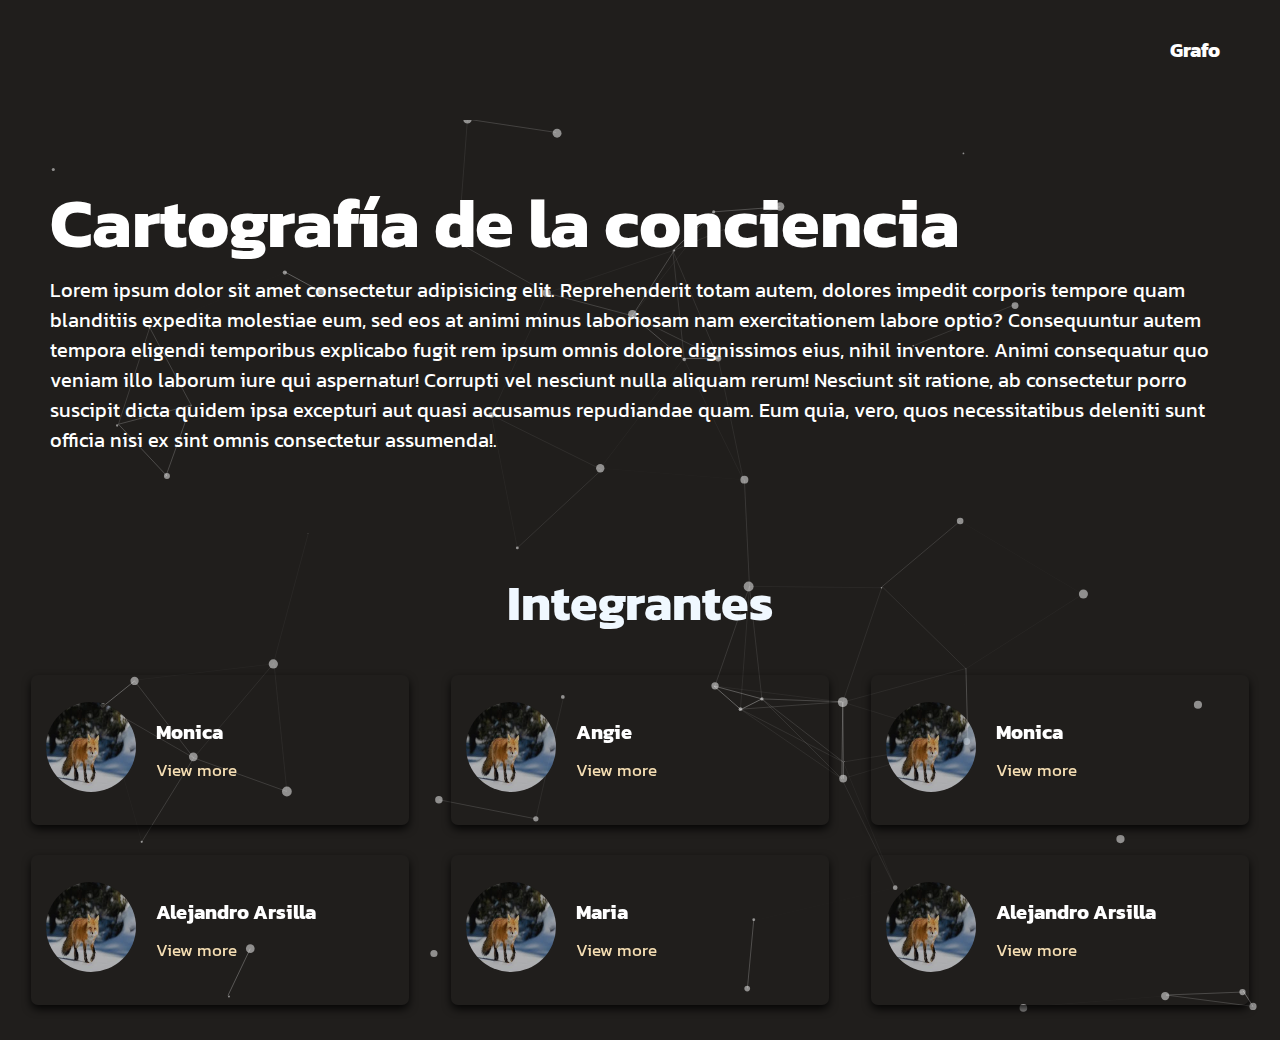
==== index2.html @ 5b55fff3 "Fianlizacion de la pagina" ====
<!DOCTYPE html>
<html lang="en">
<head>
    <meta charset="UTF-8">
    <meta http-equiv="X-UA-Compatible" content="IE=edge">
    <meta name="viewport" content="width=device-width, initial-scale=1.0">
    <link rel="stylesheet" href="./css/styles.css">
    <link rel="stylesheet" href="https://unicons.iconscout.com/release/v4.0.0/css/line.css">
    <link rel="stylesheet" href="./Adaptations/tablet.css">
    <title>Cuánticamente</title>
</head>
<body>
    <header>
        <div class="nav-image">
            <a href="https://www.suratomica.com/">
            <img src="https://static.wixstatic.com/media/a4fbbd_2bc07d5a40274d07a0583852dab65c30~mv2.png/v1/fill/w_156,h_86,al_c,q_85,usm_0.66_1.00_0.01/Logo_Surat%C3%B3mica_Blanco-01.webp" alt="">
            </a>
        </div>
        
            <ul class="header-li-container">
                <li><a href="">Grafo</a></li>
                <li> <a href="https://github.com/Cuanticos/Cartografia-de-la-Conciencia" >
                    <i class="uil uil-github icon__header"></i></a></li>
            </ul>
        
      
    </header>
    <main>        
        <div id="particles-js"></div>
    <div class="container__description">
        <section class="container__description--info">
            <h1>Cartografía de la conciencia</h1>
            <p class="texts">Lorem ipsum dolor sit amet consectetur adipisicing elit. Reprehenderit totam autem, dolores impedit corporis tempore quam blanditiis expedita molestiae eum, sed eos at animi minus laboriosam nam exercitationem labore optio?
            Consequuntur autem tempora eligendi temporibus explicabo fugit rem ipsum omnis dolore dignissimos eius, nihil inventore. Animi consequatur quo veniam illo laborum iure qui aspernatur! Corrupti vel nesciunt nulla aliquam rerum!
            Nesciunt sit ratione, ab consectetur porro suscipit dicta quidem ipsa excepturi aut quasi accusamus repudiandae quam. Eum quia, vero, quos necessitatibus deleniti sunt officia nisi ex sint omnis consectetur assumenda!.</p>
        </section>

        <section class="integrantes">
            <h3 class="title-section">Integrantes</h3>
            <section class="contenedor-participantes">
                
                    <div class="card-integrantes-modal">
                        <article class="product-detail--card">
                           <span><img src="./img/download.jpg" class="integrantes-image-perfil" alt="" srcset=""></span> 
                            <div class="content">
                                <h2 class="texts">Monica</h2>
                                <p class="product--card-body">
                                    
                                </p>
                                <span class="btn-normal btn-link btn-small">
                                    View more
                                    <i class="uil uil-arrow-right icon-btn"></i>
                                </span> 
                            </div>
                        </article>
                        
                        <div class="conteiner-modal">
                            <div class="modal__content">
                                
                                    
                                    <i class="uil uil-times modal-close"></i>
                                    
                                    <h2 class="texts">Monica</h2>
                                    <p class="product--card-body">  
                                    Lorem ipsum dolor sit amet consectetur adipisicing elit. Voluptatum <br> adipisci molestias dolorum repudiandae nam, aut illo iste libero <br> quam totam minima omnis aspernatur non officia, doloremque a suscipit illum iusto?
                                    </p>
                                    
                                    <ul>
                                        <li class="social-media">
                                            <a href="" class="icon-social-media"><i class="uil uil-instagram-alt"></i></a>
                                            <a href="" class="icon-social-media"><i class="uil uil-facebook"></i></a>
                                            <a href="" class="icon-social-media"><i class="uil uil-github"></i></a>
                            </div>       </li>
                        </div>  </ul>
                </div> 
                    <div class="card-integrantes-modal">    
                        <article class="product-detail--card">
                            <span><img src="./img/download.jpg" class="integrantes-image-perfil" alt="" srcset=""></span> 
                             <div class="content">
                                 <h2 class="texts">Angie</h2>
                                 <p class="product--card-body">
                                     
                                 </p>
                                 <span class="btn-normal btn-link btn-small">
                                     View more
                                     <i class="uil uil-arrow-right icon-btn"></i>
                                 </span> 
                             </div>
                         </article>
        
                        <div class="conteiner-modal">
                            <div class="modal__content ">
                                
                                    
                                    <i class="uil uil-times modal-close"></i>
                                    
                                    <h2 class="texts">Angie</h2>
                                    <p class="product--card-body">  
                                    Lorem ipsum dolor sit amet consectetur adipisicing elit. Voluptatum <br> adipisci molestias dolorum repudiandae nam, aut illo iste libero <br> quam totam minima omnis aspernatur non officia, doloremque a suscipit illum iusto?
                                    </p>
                                    
                                    <ul>
                                        <li class="social-media">
                                            <a href="" class="icon-social-media"><i class="uil uil-instagram-alt"></i></a>
                                            <a href="" class="icon-social-media"><i class="uil uil-facebook"></i></a>
                                            <a href="" class="icon-social-media"><i class="uil uil-github"></i></a>
                            </div>       </li>
                        </div>  </ul>
                </div> 
                        <div class="card-integrantes-modal">
                            <article class="product-detail--card">
                                <span><img src="./img/download.jpg" class="integrantes-image-perfil" alt="" srcset=""></span> 
                                 <div class="content">
                                     <h2 class="texts">Monica</h2>
                                     <p class="product--card-body">
                                         
                                     </p>
                                     <span class="btn-normal btn-link btn-small">
                                         View more
                                         <i class="uil uil-arrow-right icon-btn"></i>
                                     </span> 
                                 </div>
                             </article>
            
                            <div class="conteiner-modal">
                                <div class="modal__content">
                                    
                                        
                                        <i class="uil uil-times modal-close"></i>
                                        
                                        <h2 class="texts">Alejandro Giraldo</h2>
                                        <p class="product--card-body">  
                                        Lorem ipsum dolor sit amet consectetur adipisicing elit. Voluptatum <br> adipisci molestias dolorum repudiandae nam, aut illo iste libero <br> quam totam minima omnis aspernatur non officia, doloremque a suscipit illum iusto?
                                        </p>
                                        
                                        <ul>
                                            <li class="social-media">
                                                <a href="" class="icon-social-media"><i class="uil uil-instagram-alt"></i></a>
                                                <a href="" class="icon-social-media"><i class="uil uil-facebook"></i></a>
                                                <a href="" class="icon-social-media"><i class="uil uil-github"></i></a>
                                </div>       </li>
                            </div>  </ul>
                    </div> 
                
                    <div class="card-integrantes-modal">
                        <article class="product-detail--card">
                            <span><img src="./img/download.jpg" class="integrantes-image-perfil" alt="" srcset=""></span> 
                             <div class="content">
                                 <h2 class="texts">Alejandro Arsilla</h2>
                                 <p class="product--card-body">
                                     
                                 </p>
                                 <span class="btn-normal btn-link btn-small">
                                     View more
                                     <i class="uil uil-arrow-right icon-btn"></i>
                                 </span> 
                             </div>
                         </article>
            
                            <div class="conteiner-modal">
                                <div class="modal__content  ">
                                    
                                        
                                        <i class="uil uil-times modal-close"></i>
                                        
                                        <h2 class="texts">Alejandro Arcilla</h2>
                                        <p class="product--card-body">  
                                        Lorem ipsum dolor sit amet consectetur adipisicing elit. Voluptatum <br> adipisci molestias dolorum repudiandae nam, aut illo iste libero <br> quam totam minima omnis aspernatur non officia, doloremque a suscipit illum iusto?
                                        </p>
                                        
                                        <ul>
                                            <li class="social-media">
                                                <a href="" class="icon-social-media"><i class="uil uil-instagram-alt"></i></a>
                                                <a href="" class="icon-social-media"><i class="uil uil-facebook"></i></a>
                                                <a href="" class="icon-social-media"><i class="uil uil-github"></i></a>
                                </div>       </li>
                            </div>  </ul>
                    </div> 
                
                    <div class="card-integrantes-modal">
                        <article class="product-detail--card">
                            <span><img src="./img/download.jpg" class="integrantes-image-perfil" alt="" srcset=""></span> 
                             <div class="content">
                                 <h2 class="texts">Maria</h2>
                                 <p class="product--card-body">
                                     
                                 </p>
                                 <span class="btn-normal btn-link btn-small">
                                     View more
                                     <i class="uil uil-arrow-right icon-btn"></i>
                                 </span> 
                             </div>
                         </article>
            
                            <div class="conteiner-modal">
                                <div class="modal__content  ">
                                    
                                        
                                        <i class="uil uil-times modal-close"></i>
                                        
                                        <h2 class="texts">Lady</h2>
                                        <p class="product--card-body">  
                                        Lorem ipsum dolor sit amet consectetur adipisicing elit. Voluptatum <br> adipisci molestias dolorum repudiandae nam, aut illo iste libero <br> quam totam minima omnis aspernatur non officia, doloremque a suscipit illum iusto?
                                        </p>
                                        
                                        <ul>
                                            <li class="social-media">
                                                <a href="" class="icon-social-media"><i class="uil uil-instagram-alt"></i></a>
                                                <a href="" class="icon-social-media"><i class="uil uil-facebook"></i></a>
                                                <a href="" class="icon-social-media"><i class="uil uil-github"></i></a>
                                </div>       </li>
                            </div>  </ul>
                    </div> 
                        
                        <div class="card-integrantes-modal">
                            <article class="product-detail--card">
                                <span><img src="./img/download.jpg" class="integrantes-image-perfil" alt="" srcset=""></span> 
                                 <div class="content">
                                     <h2 class="texts">Alejandro Arsilla</h2>
                                     <p class="product--card-body">
                                         
                                     </p>
                                     <span class="btn-normal btn-link btn-small">
                                         View more
                                         <i class="uil uil-arrow-right icon-btn"></i>
                                     </span> 
                                 </div>
                             </article> 
                            </article>
            
                            <div class="conteiner-modal">
                                <div class="modal__content ">
                                    
                                        
                                        <i class="uil uil-times modal-close"></i>
                                        
                                        <h2 class="texts"> Angie</h2>
                                        <p class="product--card-body">  
                                        Lorem ipsum dolor sit amet consectetur adipisicing elit. Voluptatum <br> adipisci molestias dolorum repudiandae nam, aut illo iste libero <br> quam totam minima omnis aspernatur non officia, doloremque a suscipit illum iusto?
                                        </p>
                                        
                                        <ul>
                                            <li class="social-media">
                                                <a href="" class="icon-social-media"><i class="uil uil-instagram-alt"></i></a>
                                                <a href="" class="icon-social-media"><i class="uil uil-facebook"></i></a>
                                                <a href="" class="icon-social-media"><i class="uil uil-github"></i></a>
                                </div>       </li>
                            </div>  </ul>
                    </div> 
        </section>
           
    </div>
    </main>
    </body>
    <script src="./particles.js"></script>
    <script src="./app.js"></script>
    <script src="./main.js"></script>
</html>
---- css/styles.css ----
@import url('https://fonts.googleapis.com/css2?family=Kanit:wght@100&display=swap');

* {
    margin: 0;
    padding: 0;
    box-sizing: border-box;
    font-family:'Kanit', 'sans-serif';
}

body{
    background-color: #201e1c;
}

.button{
    display: inline-block;
    background-color: #201e1c;
    color: white;
    padding: 1rem;
    border-radius: .5rem;
    font-weight: 400;
}
header {
    height: 120px;
    background-color:#201e1c;
    display:grid ;
    grid-template-columns: 1fr 1fr;
}


.header-li-container {
    display: flex;
    justify-content: flex-end;
    margin-right: 20px;
    list-style: none;
    padding-top: 35px;
}

.icon__header{
    font-size: 1.5rem;
}


.nav-image img{
    display:flex;
    padding: 10px;
}

h1{
    font-size: 70px;
    color: white;
    
}

.container__description--info{
    display: grid;
    grid-template-columns: 1fr;
    align-items: center;
    padding: 50px

}

.texts {
    color: white;
    font-size:20px;
    
}

.particles-js-canvas-el{
    position: absolute;
}

#particles-js{
    background-color:rgba(0, 0, 0, 0.829);    
}



main {
    background-color:#201e1c;
    
}


a{
    text-decoration: none;
    margin-right: 20px;
    font-size: 20px;
    font-weight: bold;
    color:white;
}

.contenedor-participantes{
    position: relative;
    padding: 20px 10px;
    display: grid;
    grid-template-rows: 1fr 1fr ;
    grid-template-columns: 1fr 1fr 1fr ;
    grid-gap: 0;
}


.list-names{
    color: white;
   
}

footer{
    background-color:#2f2d2b ;
    height: 120px;

}

.container__description--info{
    padding-bottom: 100px;
}
.product-detail--card{
    width: 90%;
   
    height: 150px;
    margin:  15px auto;
    padding: 15px;
    background-color: var(--black);
    border-radius: 7px;
    box-shadow: 0 4px 8px rgba(0, 0, 0, 0.826);
}

.product-detail--card .icon-card{
    display: inline-block;
    width: 20px;
    height: 20px;
    margin-bottom: 10px;
    background-size: cover;
    background-repeat: no-repeat;
}

.product-detail--card:hover{
    box-shadow: 0 4px rgb(17, 16, 16)rgba(0, 0, 0, 0.826);

    transition: .3s;
}   
.product--card-body{
    color: white;
}

.conteiner-modal{
    position: fixed;
    top: 0;
    left: 0;
    right: 0;
    bottom: 0;
    background-color: rgba(0, 0, 0,.5);
    display: flex;
    align-items: center;
    justify-content: center;
    padding: 0 1rem;
    z-index: 2;
    opacity: 0; 
    visibility: hidden; 
   transition: .3s;
}

.modal__content{
    position: relative;
    background-color: black;
    padding: 1.5rem ;
    border-radius: .5rem;
}

.modal__content , .texts{
    padding-bottom: 10px;
}

.modal-close{
    position: absolute;
    top: 1rem;
    right: 1rem;
    font-size: 1.5rem;
    color: white;
    cursor: pointer;
}

.modal-close:hover{
    color: rgb(158, 67, 67);    
}
.social-media{
    padding-top: 20px;

}

.icon-social-media:hover{
    color: rgb(158, 67, 67);
}
.btn-link{
    color: wheat;
}

.btn-normal{
    cursor: pointer;
    font-size: 17px;
}

.icon-btn{
    color: white;
    font-size: 17px;
}

.btn-normal:hover .icon-btn {
    padding-left: .35rem;
    transition: .3s;
}


.active-modal{
    opacity: 1;
    visibility: visible;
}

.integrantes-image-perfil{
    height: 90px;
    width: 90px;
    border-radius: 100%;
    opacity: 70%;
}


.product-detail--card{
    display: flex;
    align-items: center;    
}

.content{
    
    flex-direction: row;
    padding-left:20px ;
}

.title-section {
    display: flex;
    font-size: 50px;
    justify-content: center;        
    color: aliceblue;
}
---- Adaptations/tablet.css ----
.title-section{
    justify-content: center;
       
} 



@media screen and (max-width: 807px){
    .contenedor-participantes{
        display: flex;
        flex-direction: column;
    }
    
    
    .title-section{
           justify-content: center;
           margin-right: 200px;
            padding-left: 200px ;
    } 
    
}



@media screen and (max-width: 375px){
    .container__description--info h1{
        font-size: 50px;
        padding-bottom: 20px;
    }
    
    .title-section{
        font-size: 40px;
        margin-right: 300px ;
        padding-left: 150px;
    }
}
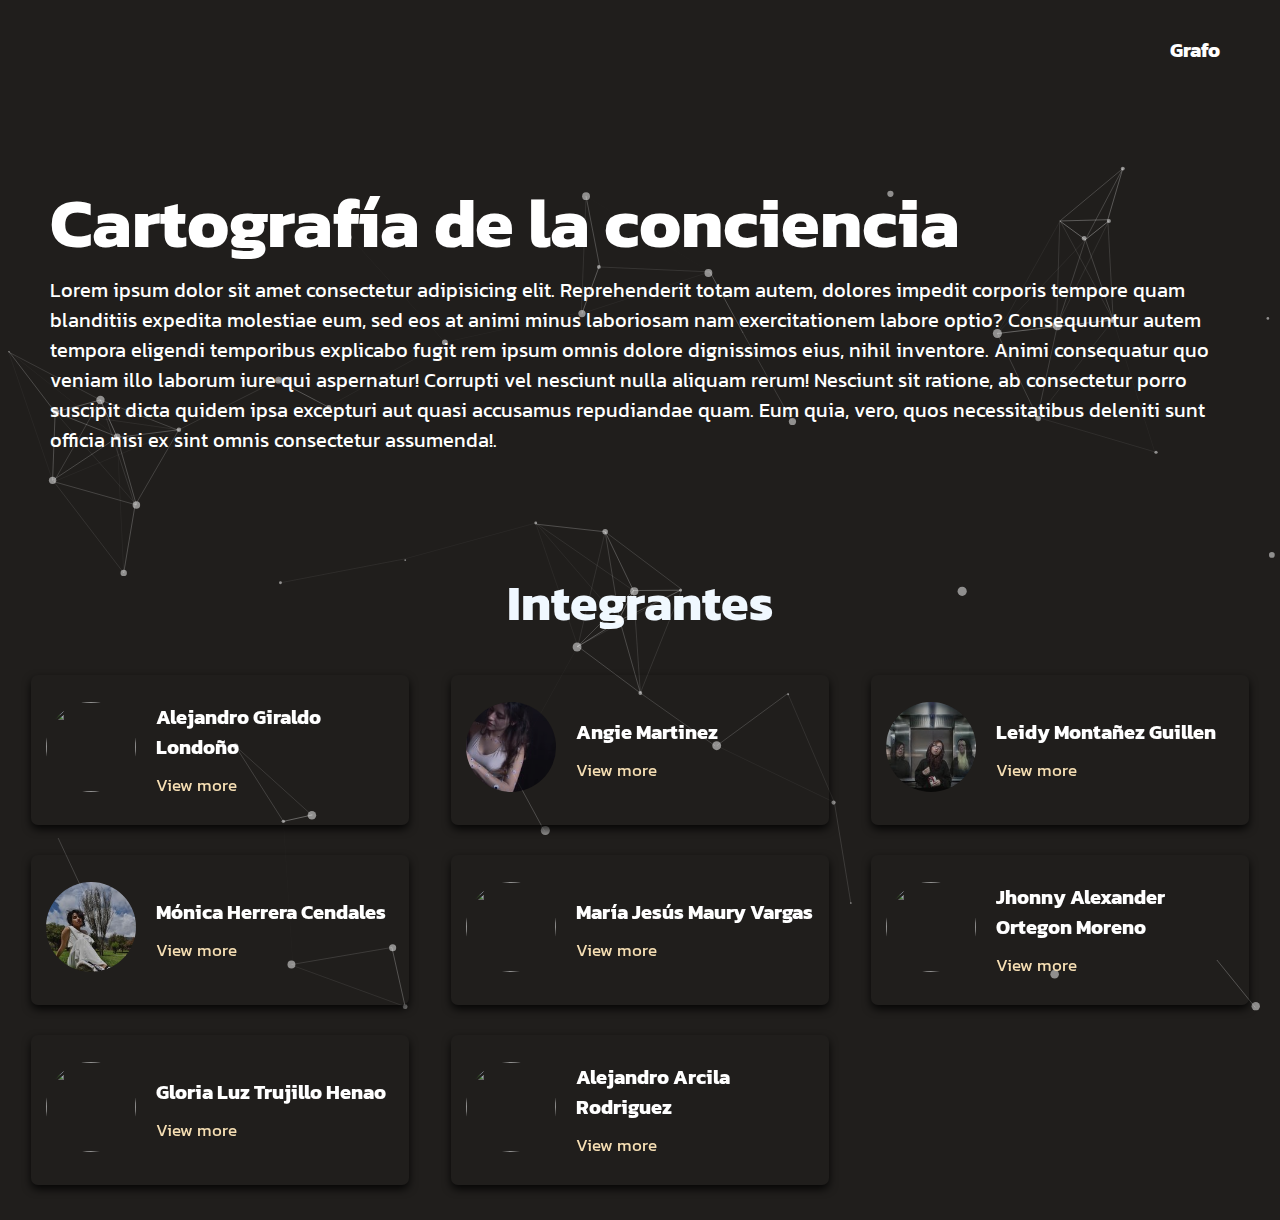
==== commit 0e9caf9e: "Actualizacion de datos de los integrantes" ====
--- a/index2.html
+++ b/index2.html
@@ -41,9 +41,9 @@
                 
                     <div class="card-integrantes-modal">
                         <article class="product-detail--card">
-                           <span><img src="./img/download.jpg" class="integrantes-image-perfil" alt="" srcset=""></span> 
+                           <span><img src="https://scontent.feoh4-4.fna.fbcdn.net/v/t1.6435-9/c66.0.394.395a/p526x296/156573354_4127772333913432_3808998368128577081_n.jpg?_nc_cat=111&ccb=1-5&_nc_sid=09cbfe&_nc_eui2=AeFvCtU6cLs6wiuxICscxjRCGatlQldBpG4Zq2VCV0Gkbn3lzko9oQqLeZoLUaNOPrUWV7XkdjPphV1fz1g5emtv&_nc_ohc=8cXVgCrMKygAX-7zpOt&_nc_ht=scontent.feoh4-4.fna&oh=00_AT-03TvRL6JOcPuRp6Z-hDM0-A6UrvZYEM3isEy5Iwrh1A&oe=61DC6518" class="integrantes-image-perfil" alt="" srcset=""></span> 
                             <div class="content">
-                                <h2 class="texts">Monica</h2>
+                                <h2 class="texts">Alejandro Giraldo Londoño</h2>
                                 <p class="product--card-body">
                                     
                                 </p>
@@ -60,24 +60,25 @@
                                     
                                     <i class="uil uil-times modal-close"></i>
                                     
-                                    <h2 class="texts">Monica</h2>
+                                    <h2 class="texts">Alejandro Giraldo Londoño</h2>
                                     <p class="product--card-body">  
-                                    Lorem ipsum dolor sit amet consectetur adipisicing elit. Voluptatum <br> adipisci molestias dolorum repudiandae nam, aut illo iste libero <br> quam totam minima omnis aspernatur non officia, doloremque a suscipit illum iusto?
+                                        Científico de datos, experiencia <br>  como químico investigador, énfasis en neurociencias <br> cognitivas y el estudio de sistemas complejos.
+                                        
                                     </p>
                                     
                                     <ul>
                                         <li class="social-media">
-                                            <a href="" class="icon-social-media"><i class="uil uil-instagram-alt"></i></a>
-                                            <a href="" class="icon-social-media"><i class="uil uil-facebook"></i></a>
-                                            <a href="" class="icon-social-media"><i class="uil uil-github"></i></a>
+                                            <a href="https://www.instagram.com/sin_alejandro/" class="icon-social-media"><i class="uil uil-instagram-alt"></i></a>
+                                            <a href="https://www.linkedin.com/in/alejandrosin/" class="icon-social-media"" class="icon-social-media"><i class="uil uil-linkedin"></i></a>
+                                            <a href="https://github.com/Alejandro-sin"><i class="uil uil-github"></i></a>
                             </div>       </li>
                         </div>  </ul>
                 </div> 
                     <div class="card-integrantes-modal">    
                         <article class="product-detail--card">
-                            <span><img src="./img/download.jpg" class="integrantes-image-perfil" alt="" srcset=""></span> 
-                             <div class="content">
-                                 <h2 class="texts">Angie</h2>
+                            <span><img src="./img/190761734_479840136568054_4075954435251787907_n.jpg" class="integrantes-image-perfil" alt="" srcset=""></span> 
+                             <div class="content">
+                                 <h2 class="texts">Angie Martinez</h2>
                                  <p class="product--card-body">
                                      
                                  </p>
@@ -94,24 +95,25 @@
                                     
                                     <i class="uil uil-times modal-close"></i>
                                     
-                                    <h2 class="texts">Angie</h2>
+                                    <h2 class="texts">Angie Martinez</h2>
                                     <p class="product--card-body">  
-                                    Lorem ipsum dolor sit amet consectetur adipisicing elit. Voluptatum <br> adipisci molestias dolorum repudiandae nam, aut illo iste libero <br> quam totam minima omnis aspernatur non officia, doloremque a suscipit illum iusto?
+                                        Artista plástica egresada de la Escuela de Artes y Letras. <br>
+                                        Hace uso de diversos medios para mis proyectos como la edición sonora,<br> el
+                                        video, performance, instalación, fotografía y diferentes softwares de interacción.
                                     </p>
                                     
                                     <ul>
                                         <li class="social-media">
-                                            <a href="" class="icon-social-media"><i class="uil uil-instagram-alt"></i></a>
-                                            <a href="" class="icon-social-media"><i class="uil uil-facebook"></i></a>
-                                            <a href="" class="icon-social-media"><i class="uil uil-github"></i></a>
+                                            <a href="https://www.instagram.com/angie.m_art/" class="icon-social-media"><i class="uil uil-instagram-alt"></i></a>
+                                            <a href="https://www.instagram.com/pigme_nta/" class="icon-social-media"><i class="uil uil-github"></i></a>
                             </div>       </li>
                         </div>  </ul>
                 </div> 
                         <div class="card-integrantes-modal">
                             <article class="product-detail--card">
-                                <span><img src="./img/download.jpg" class="integrantes-image-perfil" alt="" srcset=""></span> 
+                                <span><img src= "./img/248084258_1325548517878001_6427661013302964592_n.jpg" class="integrantes-image-perfil" alt="" srcset=""></span> 
                                  <div class="content">
-                                     <h2 class="texts">Monica</h2>
+                                     <h2 class="texts">Leidy Montañez Guillen</h2>
                                      <p class="product--card-body">
                                          
                                      </p>
@@ -128,25 +130,25 @@
                                         
                                         <i class="uil uil-times modal-close"></i>
                                         
-                                        <h2 class="texts">Alejandro Giraldo</h2>
-                                        <p class="product--card-body">  
-                                        Lorem ipsum dolor sit amet consectetur adipisicing elit. Voluptatum <br> adipisci molestias dolorum repudiandae nam, aut illo iste libero <br> quam totam minima omnis aspernatur non officia, doloremque a suscipit illum iusto?
-                                        </p>
-                                        
-                                        <ul>
-                                            <li class="social-media">
-                                                <a href="" class="icon-social-media"><i class="uil uil-instagram-alt"></i></a>
-                                                <a href="" class="icon-social-media"><i class="uil uil-facebook"></i></a>
-                                                <a href="" class="icon-social-media"><i class="uil uil-github"></i></a>
+                                        <h2 class="texts">Leidy Montañez Guillen</h2>
+                                        <p class="product--card-body">  
+                                            Artista plástica con énfasis en procesos bidimensionales <br> y
+                                            tridimensionales. 
+                                        </p>
+                                        
+                                        <ul>
+                                            <li class="social-media">
+                                                <a href="https://www.instagram.com/leka.mguillen/" class="icon-social-media"><i class="uil uil-instagram-alt"></i></a>
+                                                <a href="https://www.instagram.com/leka.deboissier/" class="icon-social-media"><i class="uil uil-github"></i></a>
                                 </div>       </li>
                             </div>  </ul>
                     </div> 
                 
                     <div class="card-integrantes-modal">
                         <article class="product-detail--card">
-                            <span><img src="./img/download.jpg" class="integrantes-image-perfil" alt="" srcset=""></span> 
-                             <div class="content">
-                                 <h2 class="texts">Alejandro Arsilla</h2>
+                            <span><img src="./img/218094896_3912158848893907_5222733398336012504_n.jpg" class="integrantes-image-perfil" alt="" srcset=""></span> 
+                             <div class="content">
+                                 <h2 class="texts">Mónica Herrera Cendales</h2>
                                  <p class="product--card-body">
                                      
                                  </p>
@@ -163,25 +165,24 @@
                                         
                                         <i class="uil uil-times modal-close"></i>
                                         
-                                        <h2 class="texts">Alejandro Arcilla</h2>
-                                        <p class="product--card-body">  
-                                        Lorem ipsum dolor sit amet consectetur adipisicing elit. Voluptatum <br> adipisci molestias dolorum repudiandae nam, aut illo iste libero <br> quam totam minima omnis aspernatur non officia, doloremque a suscipit illum iusto?
-                                        </p>
-                                        
-                                        <ul>
-                                            <li class="social-media">
-                                                <a href="" class="icon-social-media"><i class="uil uil-instagram-alt"></i></a>
-                                                <a href="" class="icon-social-media"><i class="uil uil-facebook"></i></a>
-                                                <a href="" class="icon-social-media"><i class="uil uil-github"></i></a>
+                                        <h2 class="texts">Mónica Herrera Cendales</h2>
+                                        <p class="product--card-body">  
+                                            Maestra en artes plásticas con conocimiento en <br>  gestión de proyectos, tanto en la escena plástica  como en contenidos editoriales. <br>     ha coordinado algunos proyectos y espacios de la esfera artística local.
+                                        </p>
+                                        
+                                        <ul>
+                                            <li class="social-media">
+                                                <a href="https://www.instagram.com/moni.hetrece/" class="icon-social-media"><i class="uil uil-instagram-alt"></i></a>
+                                                <a href="https://www.monicacendales.com/bio" class="icon-social-media"><i class="uil uil-github"></i></i></a>
                                 </div>       </li>
                             </div>  </ul>
                     </div> 
                 
                     <div class="card-integrantes-modal">
                         <article class="product-detail--card">
-                            <span><img src="./img/download.jpg" class="integrantes-image-perfil" alt="" srcset=""></span> 
-                             <div class="content">
-                                 <h2 class="texts">Maria</h2>
+                            <span><img src="https://encrypted-tbn0.gstatic.com/images?q=tbn:ANd9GcRdPBEzubCS2uz3Ppp4R7ntczTiZcsZBUZ9pw&usqp=CAU" class="integrantes-image-perfil" alt="" srcset=""></span> 
+                             <div class="content">
+                                 <h2 class="texts">María Jesús Maury Vargas </h2>
                                  <p class="product--card-body">
                                      
                                  </p>
@@ -198,25 +199,91 @@
                                         
                                         <i class="uil uil-times modal-close"></i>
                                         
-                                        <h2 class="texts">Lady</h2>
-                                        <p class="product--card-body">  
-                                        Lorem ipsum dolor sit amet consectetur adipisicing elit. Voluptatum <br> adipisci molestias dolorum repudiandae nam, aut illo iste libero <br> quam totam minima omnis aspernatur non officia, doloremque a suscipit illum iusto?
-                                        </p>
-                                        
-                                        <ul>
-                                            <li class="social-media">
-                                                <a href="" class="icon-social-media"><i class="uil uil-instagram-alt"></i></a>
-                                                <a href="" class="icon-social-media"><i class="uil uil-facebook"></i></a>
-                                                <a href="" class="icon-social-media"><i class="uil uil-github"></i></a>
+                                        <h2 class="texts">María Jesús Maury Vargas </h2>
+                                        <p class="product--card-body">  
+                                            Compositor musical con experiencia en gestión e investigación artística.Participante de comunidad <br> Peruana de Música Nueva, colectivo de compositoras/es jóvenes que promueve la creación, <br> producción y difusión de expresiones sonoras actuales en el Perú.
+                                            
+                                        </p>
+                                        
+                                        <ul>
+                                            <li class="social-media">
+                                                
+                                </div>       </li>
+                            </div>  </ul>
+                    </div> 
+
+                    <div class="card-integrantes-modal">
+                        <article class="product-detail--card">
+                            <span><img src="https://encrypted-tbn0.gstatic.com/images?q=tbn:ANd9GcRdPBEzubCS2uz3Ppp4R7ntczTiZcsZBUZ9pw&usqp=CAU" class="integrantes-image-perfil" alt="" srcset=""></span> 
+                             <div class="content">
+                                 <h2 class="texts">Jhonny Alexander Ortegon Moreno </h2>
+                                 <p class="product--card-body">
+                                     
+                                 </p>
+                                 <span class="btn-normal btn-link btn-small">
+                                     View more
+                                     <i class="uil uil-arrow-right icon-btn"></i>
+                                 </span> 
+                             </div>
+                         </article>
+            
+                            <div class="conteiner-modal">
+                                <div class="modal__content  ">
+                                    
+                                        
+                                        <i class="uil uil-times modal-close"></i>
+                                        
+                                        <h2 class="texts">Jhonny Alexander Ortegon Moreno </h2>
+                                        <p class="product--card-body">  
+                                            Licenciado en química - UPN, con experiencia en las ciencias de la complejidad <br>
+                                            aplicada a sistemas sociales. Un interesados en  <br> temas e investigaciones de frontera.
+                                            
+                                        </p>
+                                        
+                                        <ul>
+                                            
+                                </div>       </li>
+                            </div>  </ul>
+                    </div> 
+
+                    <div class="card-integrantes-modal">
+                        <article class="product-detail--card">
+                            <span><img src="https://encrypted-tbn0.gstatic.com/images?q=tbn:ANd9GcRdPBEzubCS2uz3Ppp4R7ntczTiZcsZBUZ9pw&usqp=CAU" class="integrantes-image-perfil" alt="" srcset=""></span> 
+                             <div class="content">
+                                 <h2 class="texts">Gloria Luz Trujillo Henao </h2>
+                                 <p class="product--card-body">
+                                     
+                                 </p>
+                                 <span class="btn-normal btn-link btn-small">
+                                     View more
+                                     <i class="uil uil-arrow-right icon-btn"></i>
+                                 </span> 
+                             </div>
+                         </article>
+            
+                            <div class="conteiner-modal">
+                                <div class="modal__content  ">
+                                    
+                                        
+                                        <i class="uil uil-times modal-close"></i>
+                                        
+                                        <h2 class="texts">Gloria Luz Trujillo Henao  </h2>
+                                        <p class="product--card-body">  
+                                            Arquitecta Constructora, Docente Universitaria
+                                        </p>
+                                        
+                                        <ul>
+                                            <li class="social-media">
+                                               
                                 </div>       </li>
                             </div>  </ul>
                     </div> 
                         
                         <div class="card-integrantes-modal">
                             <article class="product-detail--card">
-                                <span><img src="./img/download.jpg" class="integrantes-image-perfil" alt="" srcset=""></span> 
+                                <span><img src="https://encrypted-tbn0.gstatic.com/images?q=tbn:ANd9GcRdPBEzubCS2uz3Ppp4R7ntczTiZcsZBUZ9pw&usqp=CAU" class="integrantes-image-perfil" alt="" srcset=""></span> 
                                  <div class="content">
-                                     <h2 class="texts">Alejandro Arsilla</h2>
+                                     <h2 class="texts">Alejandro Arcila Rodriguez </h2>
                                      <p class="product--card-body">
                                          
                                      </p>
@@ -234,16 +301,14 @@
                                         
                                         <i class="uil uil-times modal-close"></i>
                                         
-                                        <h2 class="texts"> Angie</h2>
-                                        <p class="product--card-body">  
-                                        Lorem ipsum dolor sit amet consectetur adipisicing elit. Voluptatum <br> adipisci molestias dolorum repudiandae nam, aut illo iste libero <br> quam totam minima omnis aspernatur non officia, doloremque a suscipit illum iusto?
-                                        </p>
-                                        
-                                        <ul>
-                                            <li class="social-media">
-                                                <a href="" class="icon-social-media"><i class="uil uil-instagram-alt"></i></a>
-                                                <a href="" class="icon-social-media"><i class="uil uil-facebook"></i></a>
-                                                <a href="" class="icon-social-media"><i class="uil uil-github"></i></a>
+                                        <h2 class="texts"> Alejandro Arcila Rodriguez </h2>
+                                        <p class="product--card-body">  
+                                            Artista plástico  con enfoque en  cinematografía latinoamericana y video experimental. 
+                                        </p>
+                                        
+                                        <ul>
+                                            <li class="social-media">
+                                               
                                 </div>       </li>
                             </div>  </ul>
                     </div> 
